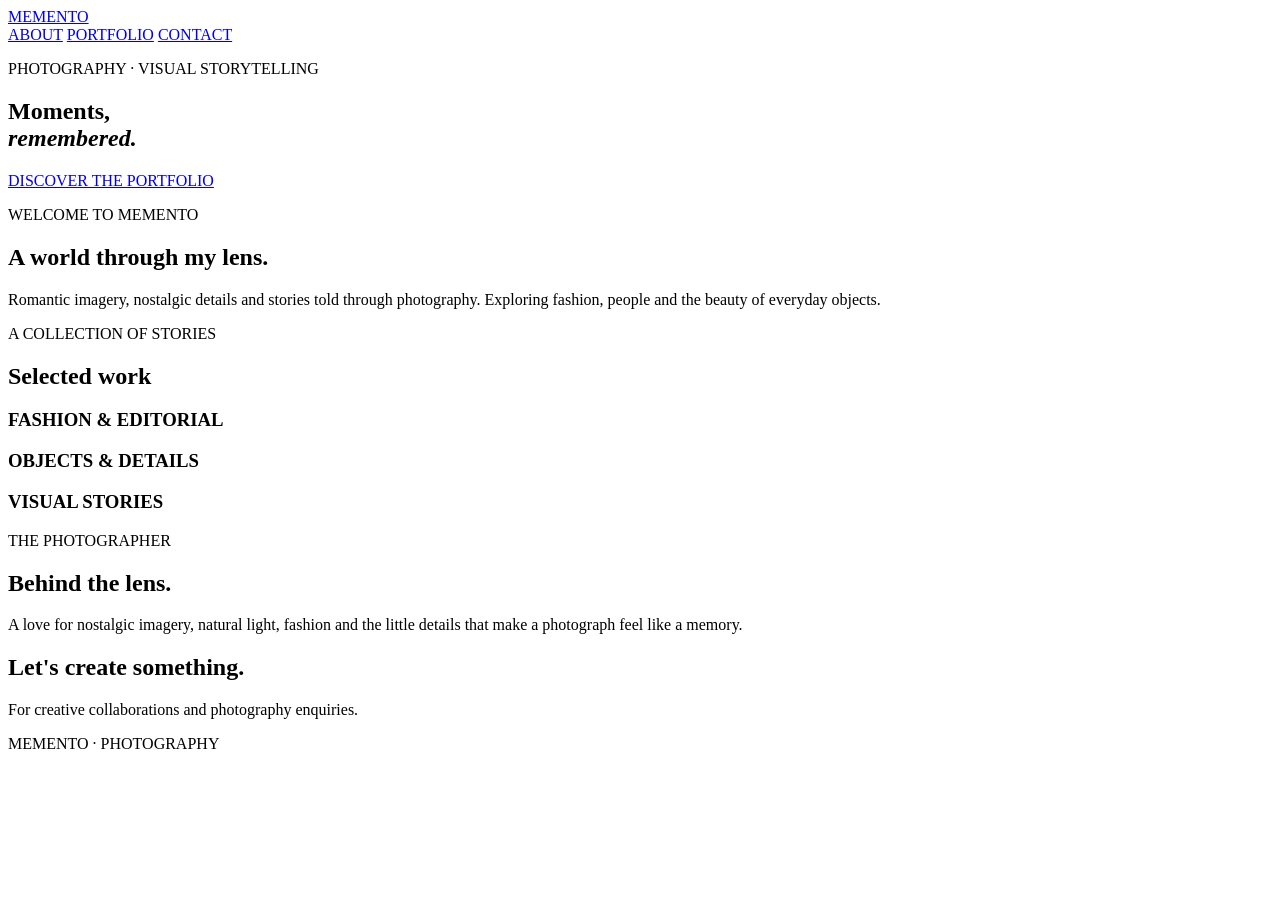
==== index.html @ c68cacf9 "Update index.html" ====
<!DOCTYPE html>
<html lang="en">
<head>
    <meta charset="UTF-8">
    <meta name="viewport" content="width=device-width, initial-scale=1.0">
    <title>MEMENTO - Photography</title>
    <link rel="stylesheet" href="style.css">
</head>

<body>

    <header class="navbar">
        <a href="#" class="logo">MEMENTO</a>

        <nav>
            <a href="#about">ABOUT</a>
            <a href="#portfolio">PORTFOLIO</a>
            <a href="#contact">CONTACT</a>
        </nav>
    </header>

    <main>

        <section class="hero">
            <p class="eyebrow">PHOTOGRAPHY · VISUAL STORYTELLING</p>

            <h1>
                Moments,<br>
                <em>remembered.</em>
            </h1>

            <a href="#portfolio" class="discover">
                DISCOVER THE PORTFOLIO
            </a>
        </section>

        <section class="introduction">
            <p class="eyebrow">WELCOME TO MEMENTO</p>

            <h2>A world through my lens.</h2>

            <p>
                Romantic imagery, nostalgic details and stories told
                through photography. Exploring fashion, people and
                the beauty of everyday objects.
            </p>
        </section>

        <section class="portfolio" id="portfolio">
            <p class="eyebrow">A COLLECTION OF STORIES</p>

            <h2>Selected work</h2>

            <div class="gallery">

                <div class="photo-placeholder">
                    <h3>FASHION & EDITORIAL</h3>
                </div>

                <div class="photo-placeholder">
                    <h3>OBJECTS & DETAILS</h3>
                </div>

                <div class="photo-placeholder">
                    <h3>VISUAL STORIES</h3>
                </div>

            </div>
        </section>

        <section class="about" id="about">
            <p class="eyebrow">THE PHOTOGRAPHER</p>

            <h2>Behind the lens.</h2>

            <p>
                A love for nostalgic imagery, natural light, fashion
                and the little details that make a photograph
                feel like a memory.
            </p>
        </section>

        <section class="contact" id="contact">
            <h2>Let's create something.</h2>

            <p>
                For creative collaborations and photography enquiries.
            </p>
        </section>

    </main>

    <footer>
        <p>MEMENTO · PHOTOGRAPHY</p>
    </footer>

</body>
</html>
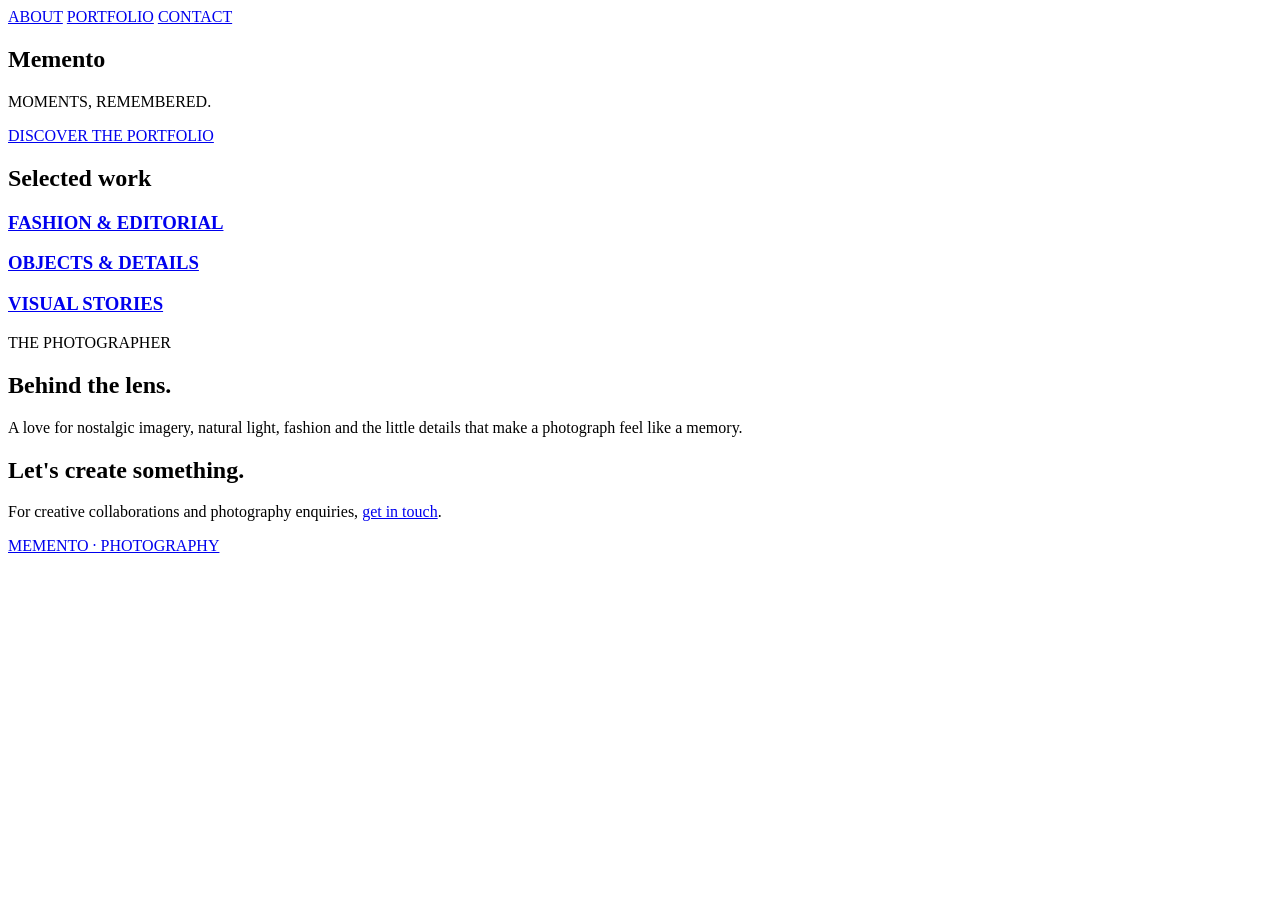
==== commit 18701d0b: "Update index.html" ====
--- a/index.html
+++ b/index.html
@@ -1,4 +1,3 @@
-
 <!DOCTYPE html>
 <html lang="en">
 <head>
@@ -11,9 +10,7 @@
 <body>
 
     <header class="navbar">
-        <a href="#" class="logo">MEMENTO</a>
-
-        <nav>
+        <nav aria-label="Primary Navigation">
             <a href="#about">ABOUT</a>
             <a href="#portfolio">PORTFOLIO</a>
             <a href="#contact">CONTACT</a>
@@ -23,57 +20,39 @@
     <main>
 
         <section class="hero">
-            <p class="eyebrow">PHOTOGRAPHY · VISUAL STORYTELLING</p>
+            <div class="hero-photo-placeholder" role="img" aria-label="Featured photography placeholder">
+                <div class="hero-title-group">
+                    <h1>Memento</h1>
+                    <p class="hero-subtitle">MOMENTS, REMEMBERED.</p>
+                </div>
+            </div>
 
-            <h1>
-                Moments,<br>
-                <em>remembered.</em>
-            </h1>
-
-            <a href="#portfolio" class="discover">
-                DISCOVER THE PORTFOLIO
-            </a>
-        </section>
-
-        <section class="introduction">
-            <p class="eyebrow">WELCOME TO MEMENTO</p>
-
-            <h2>A world through my lens.</h2>
-
-            <p>
-                Romantic imagery, nostalgic details and stories told
-                through photography. Exploring fashion, people and
-                the beauty of everyday objects.
-            </p>
+            <div class="hero-lower">
+                <a href="#portfolio" class="discover">DISCOVER THE PORTFOLIO</a>
+            </div>
         </section>
 
         <section class="portfolio" id="portfolio">
-            <p class="eyebrow">A COLLECTION OF STORIES</p>
-
             <h2>Selected work</h2>
 
             <div class="gallery">
+                <a href="#portfolio" class="photo-placeholder">
+                    <h3>FASHION &amp; EDITORIAL</h3>
+                </a>
 
-                <div class="photo-placeholder">
-                    <h3>FASHION & EDITORIAL</h3>
-                </div>
+                <a href="#portfolio" class="photo-placeholder">
+                    <h3>OBJECTS &amp; DETAILS</h3>
+                </a>
 
-                <div class="photo-placeholder">
-                    <h3>OBJECTS & DETAILS</h3>
-                </div>
-
-                <div class="photo-placeholder">
+                <a href="#portfolio" class="photo-placeholder">
                     <h3>VISUAL STORIES</h3>
-                </div>
-
+                </a>
             </div>
         </section>
 
         <section class="about" id="about">
             <p class="eyebrow">THE PHOTOGRAPHER</p>
-
             <h2>Behind the lens.</h2>
-
             <p>
                 A love for nostalgic imagery, natural light, fashion
                 and the little details that make a photograph
@@ -83,16 +62,16 @@
 
         <section class="contact" id="contact">
             <h2>Let's create something.</h2>
-
             <p>
-                For creative collaborations and photography enquiries.
+                For creative collaborations and photography enquiries,
+                <a href="mailto:hello@memento.com">get in touch</a>.
             </p>
         </section>
 
     </main>
 
     <footer>
-        <p>MEMENTO · PHOTOGRAPHY</p>
+        <p><a href="#">MEMENTO · PHOTOGRAPHY</a></p>
     </footer>
 
 </body>
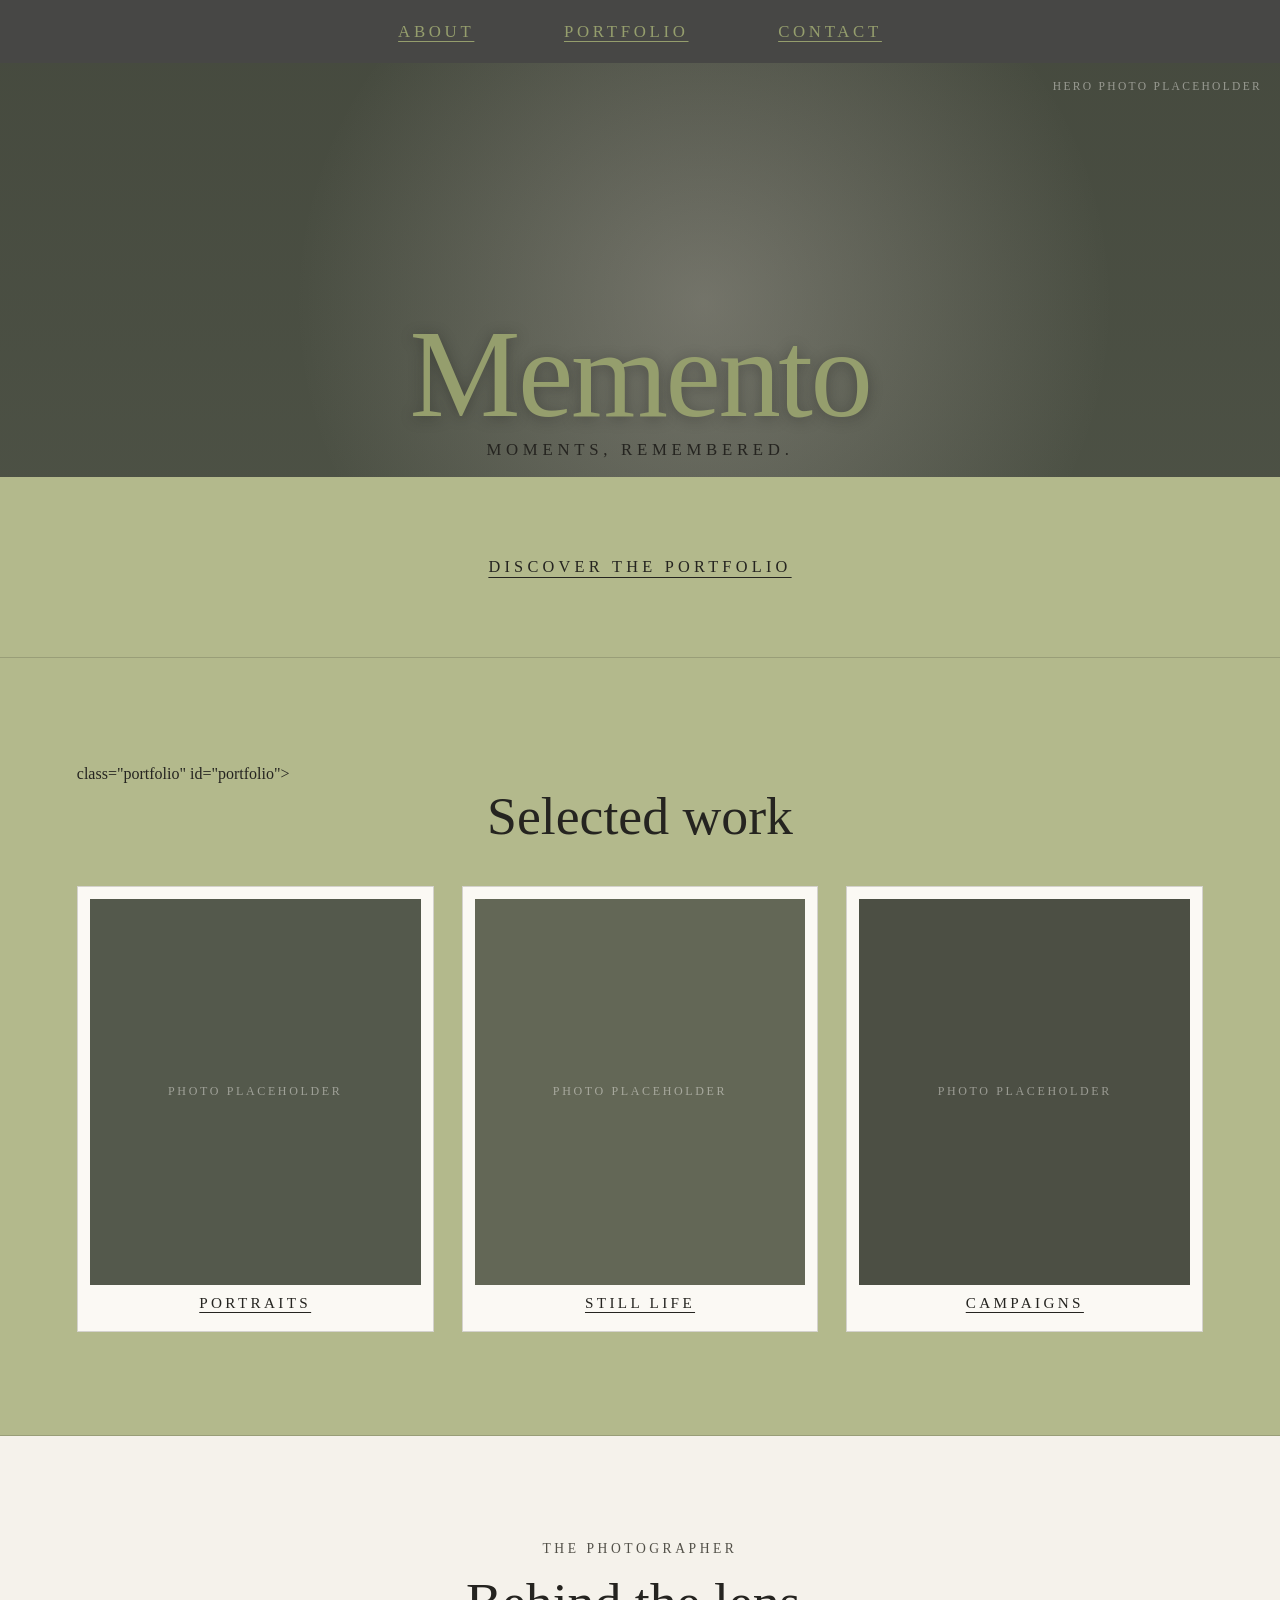
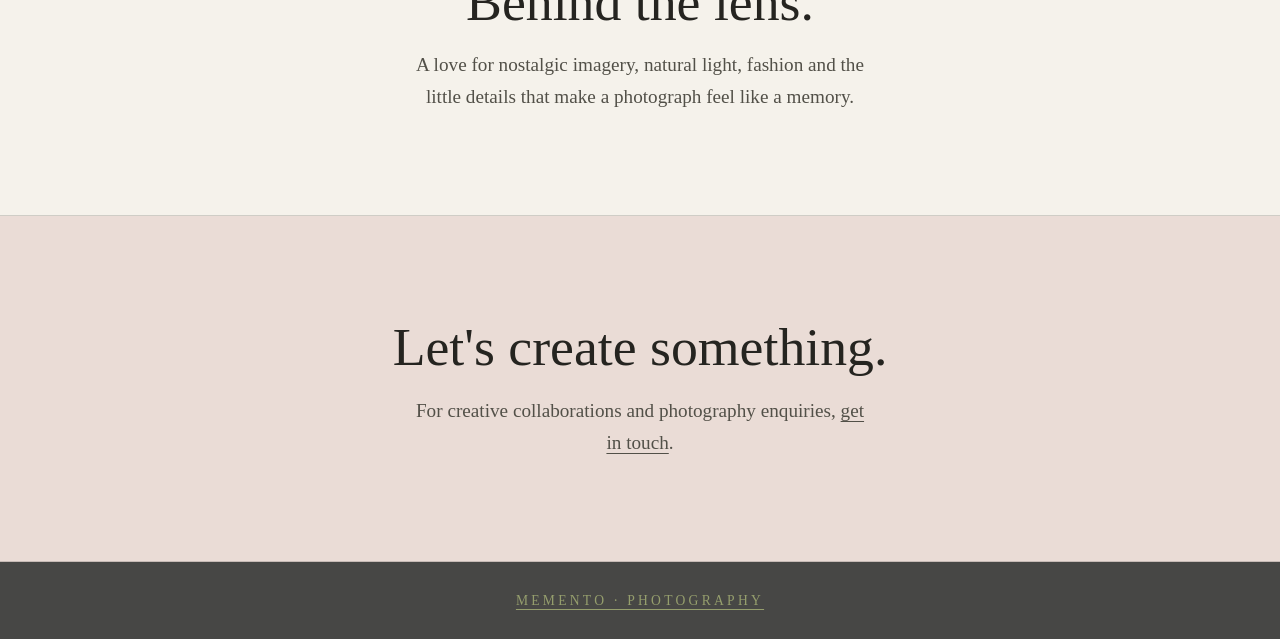
==== commit a23b1584: "Update index.html" ====
--- a/index.html
+++ b/index.html
@@ -32,20 +32,21 @@
             </div>
         </section>
 
-        <section class="portfolio" id="portfolio">
+        <section class="portfolio" id="portfolio"> class="portfolio" id="portfolio">
             <h2>Selected work</h2>
 
             <div class="gallery">
-                <a href="#portfolio" class="photo-placeholder">
-                    <h3>FASHION &amp; EDITORIAL</h3>
+                <a href="#contact" class="photo-placeholder">
+                    <h3>PORTRAITS</h3>
                 </a>
 
-                <a href="#portfolio" class="photo-placeholder">
-                    <h3>OBJECTS &amp; DETAILS</h3>
+                <a href="#contact" class="photo-placeholder">
+                    <h3>STILL LIFE</h3>
                 </a>
 
-                <a href="#portfolio" class="photo-placeholder">
-                    <h3>VISUAL STORIES</h3>
+                <a href="#contact" class="photo-placeholder">
+                    <h3>CAMPAIGNS</h3>
+        
                 </a>
             </div>
         </section>
--- a/style.css
+++ b/style.css
@@ -0,0 +1,372 @@
+/* ==========================================================================
+   MEMENTO — CONDENSED SERIF & OLIVE SAGE EDITORIAL STYLESHEET
+   ========================================================================== */
+
+:root {
+    /* Colour Scheme from Mockup & Moodboard */
+    --bar-charcoal: #474745;        /* Top navigation bar */
+    --bg-olive: #b3b98c;            /* Signature olive-sage field */
+    --text-olive: #959e6d;          /* Olive-sage display title & nav links */
+    --placeholder-dark: #54594c;    /* Soft film-toned placeholder backdrop */
+    --bg-linen: #f5f2eb;            /* Warm cream/linen contrast sections */
+    --bg-cream: #fbf9f4;            /* Card frame surface */
+    --bg-blush: #eadcd6;            /* Soft dusty blush accent */
+
+    --ink-dark: #252420;            /* Deep charcoal/black for subtitles & body */
+    --ink-muted: #525048;
+    --border-hairline: rgba(37, 36, 32, 0.18);
+
+    /* Condensed Serif Font Stack */
+    --font-condensed: 'Times New Roman MT Condensed', 'TimesNewRomanMTStd-Cond', 'Times New Roman', Times, serif;
+}
+
+/* Reset */
+*,
+*::before,
+*::after {
+    box-sizing: border-box;
+    margin: 0;
+    padding: 0;
+}
+
+html {
+    scroll-behavior: smooth;
+    font-size: 16px;
+}
+
+body {
+    background-color: var(--bg-olive);
+    color: var(--ink-dark);
+    font-family: var(--font-condensed);
+    font-stretch: condensed;
+    line-height: 1.65;
+    -webkit-font-smoothing: antialiased;
+}
+
+/* ==========================================================================
+   ITALIC TEXT STYLING (for <em>, <i>, or .italic-word)
+   ========================================================================== */
+
+em,
+i,
+.italic-word {
+    font-family: var(--font-condensed);
+    font-stretch: condensed;
+    font-style: italic;
+}
+
+/* ==========================================================================
+   GLOBAL LINK RULE — Everything underlined is a real link
+   ========================================================================== */
+
+a {
+    color: inherit;
+    text-decoration: underline;
+    text-underline-offset: 4px;
+    text-decoration-thickness: 1px;
+    transition: opacity 0.25s ease, color 0.25s ease;
+}
+
+a:hover {
+    opacity: 0.72;
+}
+
+/* ==========================================================================
+   TOP CHARCOAL NAVBAR (.navbar)
+   ========================================================================== */
+
+.navbar {
+    position: sticky;
+    top: 0;
+    z-index: 100;
+    background-color: var(--bar-charcoal);
+    padding: 1.1rem 6%;
+    display: flex;
+    justify-content: center;
+    align-items: center;
+}
+
+.navbar nav {
+    display: flex;
+    justify-content: center;
+    align-items: center;
+    gap: clamp(2.2rem, 7vw, 6.5rem);
+}
+
+.navbar nav a {
+    font-family: var(--font-condensed);
+    font-stretch: condensed;
+    font-size: 1.05rem;
+    letter-spacing: 0.22em;
+    text-transform: uppercase;
+    color: var(--text-olive);
+    text-decoration: underline;
+    text-underline-offset: 4px;
+    text-decoration-thickness: 1px;
+}
+
+.navbar nav a:hover {
+    color: #cfd5aa;
+    opacity: 1;
+}
+
+/* ==========================================================================
+   HERO SECTION (.hero) — Full-Bleed Photo Placeholder + Olive Lower Band
+   ========================================================================== */
+
+.hero {
+    background-color: var(--bg-olive);
+    border-bottom: 1px solid var(--border-hairline);
+}
+
+/* Wide horizontal photo placeholder matching the mockup proportions */
+.hero-photo-placeholder {
+    position: relative;
+    width: 100%;
+    height: clamp(280px, 46vh, 450px);
+    background:
+        radial-gradient(circle at 55% 58%, rgba(235, 224, 218, 0.26) 0%, transparent 55%),
+        linear-gradient(to bottom, rgba(45, 48, 39, 0.35), rgba(45, 48, 39, 0.2)),
+        var(--placeholder-dark);
+    /* When you have your own photo, replace the background above with:
+       background: url('your-photo.jpg') center / cover no-repeat; */
+    display: flex;
+    flex-direction: column;
+    justify-content: flex-end;
+    align-items: center;
+    text-align: center;
+    padding: 0 5% 1.1rem;
+    overflow: hidden;
+}
+
+/* Subtle placeholder label in top-right corner (remove once you add your photo) */
+.hero-photo-placeholder::after {
+    content: 'HERO PHOTO PLACEHOLDER';
+    position: absolute;
+    top: 14px;
+    right: 18px;
+    font-size: 0.72rem;
+    letter-spacing: 0.2em;
+    color: rgba(251, 249, 244, 0.45);
+}
+
+.hero-title-group {
+    position: relative;
+    z-index: 2;
+    transform: translateY(4px);
+}
+
+.hero h1 {
+    font-family: var(--font-condensed);
+    font-stretch: condensed;
+    font-weight: 400;
+    font-size: clamp(4.2rem, 10.5vw, 7.8rem);
+    line-height: 0.88;
+    letter-spacing: -0.02em;
+    color: var(--text-olive);
+    text-shadow: 0 2px 14px rgba(25, 25, 22, 0.35);
+    margin-bottom: 0.35rem;
+}
+
+.hero-subtitle {
+    font-family: var(--font-condensed);
+    font-stretch: condensed;
+    font-size: clamp(0.88rem, 1.4vw, 1.05rem);
+    font-weight: 400;
+    letter-spacing: 0.28em;
+    text-transform: uppercase;
+    color: var(--ink-dark);
+}
+
+/* Olive-sage lower band with centered underlined link */
+.hero-lower {
+    background-color: var(--bg-olive);
+    padding: clamp(3.2rem, 6vw, 4.8rem) 6%;
+    display: flex;
+    justify-content: center;
+    align-items: center;
+    text-align: center;
+}
+
+.discover {
+    font-family: var(--font-condensed);
+    font-stretch: condensed;
+    font-size: 1.02rem;
+    letter-spacing: 0.26em;
+    text-transform: uppercase;
+    color: var(--ink-dark);
+    text-decoration: underline;
+    text-underline-offset: 5px;
+    text-decoration-thickness: 1px;
+}
+
+/* ==========================================================================
+   CONTENT SECTIONS (.portfolio, .about, .contact)
+   ========================================================================== */
+
+main > section:not(.hero) {
+    padding: clamp(4.5rem, 8vw, 7rem) 6%;
+}
+
+.eyebrow {
+    font-size: 0.85rem;
+    letter-spacing: 0.26em;
+    text-transform: uppercase;
+    color: var(--ink-muted);
+    margin-bottom: 0.75rem;
+}
+
+h2 {
+    font-family: var(--font-condensed);
+    font-stretch: condensed;
+    font-weight: 400;
+    font-size: clamp(2.2rem, 4.2vw, 3.4rem);
+    line-height: 1.1;
+    color: var(--ink-dark);
+    margin-bottom: 1.1rem;
+}
+
+main > section:not(.hero) p:not(.eyebrow) {
+    font-size: 1.2rem;
+    color: var(--ink-muted);
+    max-width: 48ch;
+}
+
+/* Portfolio */
+.portfolio {
+    background-color: var(--bg-olive);
+    border-bottom: 1px solid var(--border-hairline);
+}
+
+.portfolio > h2 {
+    max-width: 1220px;
+    margin-inline: auto;
+    text-align: center;
+    margin-bottom: 2.5rem;
+}
+
+.gallery {
+    display: grid;
+    grid-template-columns: repeat(3, 1fr);
+    gap: 1.75rem;
+    max-width: 1220px;
+    margin-inline: auto;
+}
+
+/* Gallery photo placeholders (clicking links to each category) */
+.photo-placeholder {
+    position: relative;
+    aspect-ratio: 4 / 5;
+    background-color: var(--bg-cream);
+    border: 1px solid var(--border-hairline);
+    padding: 1rem;
+    display: flex;
+    align-items: flex-end;
+    justify-content: center;
+    text-decoration: none;
+    transition: transform 0.35s ease, box-shadow 0.35s ease;
+}
+
+.photo-placeholder::before {
+    content: 'PHOTO PLACEHOLDER';
+    position: absolute;
+    inset: 12px 12px 46px 12px;
+    background-color: var(--placeholder-dark);
+    color: rgba(251, 249, 244, 0.45);
+    display: flex;
+    align-items: center;
+    justify-content: center;
+    font-size: 0.75rem;
+    letter-spacing: 0.22em;
+}
+
+.photo-placeholder:nth-child(2)::before {
+    background-color: #636756;
+}
+
+.photo-placeholder:nth-child(3)::before {
+    background-color: #4c4f44;
+}
+
+.photo-placeholder:hover {
+    transform: translateY(-4px);
+    box-shadow: 0 14px 28px rgba(37, 36, 32, 0.12);
+    opacity: 1;
+}
+
+.photo-placeholder h3 {
+    position: relative;
+    z-index: 1;
+    font-family: var(--font-condensed);
+    font-stretch: condensed;
+    font-weight: 400;
+    font-size: 0.95rem;
+    letter-spacing: 0.22em;
+    color: var(--ink-dark);
+    text-decoration: underline;
+    text-underline-offset: 4px;
+    text-decoration-thickness: 1px;
+}
+
+/* About */
+.about {
+    background-color: var(--bg-linen);
+    text-align: center;
+    display: flex;
+    flex-direction: column;
+    align-items: center;
+    border-bottom: 1px solid var(--border-hairline);
+}
+
+/* Contact */
+.contact {
+    background-color: var(--bg-blush);
+    text-align: center;
+    display: flex;
+    flex-direction: column;
+    align-items: center;
+    border-bottom: 1px solid var(--border-hairline);
+}
+
+/* ==========================================================================
+   FOOTER
+   ========================================================================== */
+
+footer {
+    background-color: var(--bar-charcoal);
+    padding: 1.6rem 6%;
+    text-align: center;
+}
+
+footer p a {
+    font-size: 0.85rem;
+    letter-spacing: 0.24em;
+    color: var(--text-olive);
+    text-decoration: underline;
+    text-underline-offset: 4px;
+}
+
+/* ==========================================================================
+   RESPONSIVE
+   ========================================================================== */
+
+@media (max-width: 900px) {
+    .gallery {
+        grid-template-columns: repeat(2, 1fr);
+    }
+}
+
+@media (max-width: 600px) {
+    .navbar nav {
+        gap: 1.6rem;
+    }
+
+    .navbar nav a {
+        font-size: 0.92rem;
+        letter-spacing: 0.16em;
+    }
+
+    .gallery {
+        grid-template-columns: 1fr;
+    }
+}
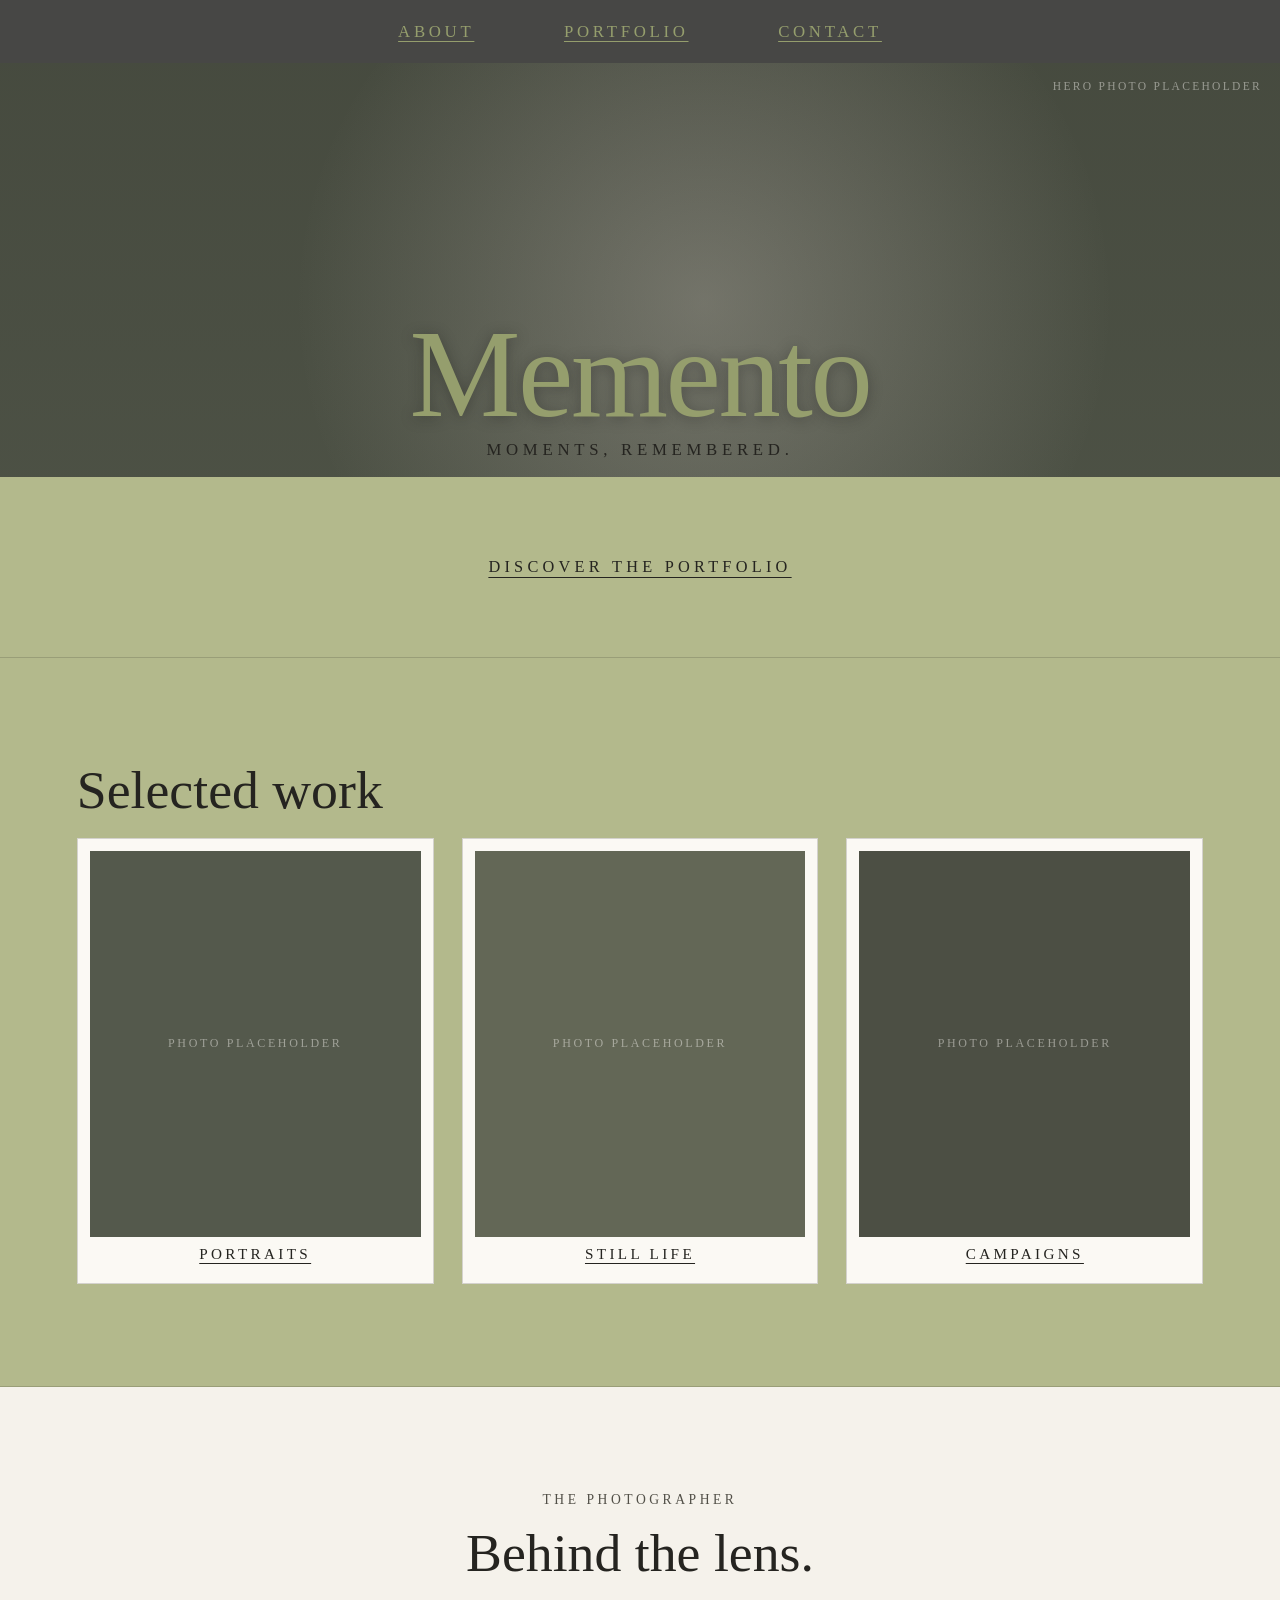
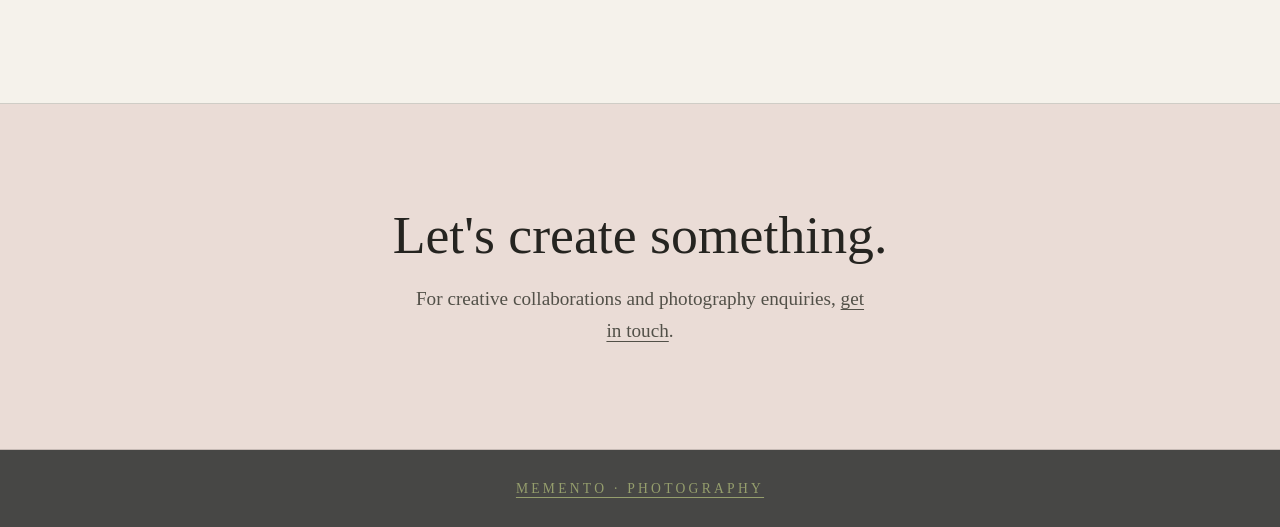
==== commit 89ac9480: "Update index.html" ====
--- a/index.html
+++ b/index.html
@@ -32,7 +32,8 @@
             </div>
         </section>
 
-        <section class="portfolio" id="portfolio"> class="portfolio" id="portfolio">
+        <section class="portfolio" id="portfolio"> 
+            <class="portfolio" id="portfolio">
             <h2>Selected work</h2>
 
             <div class="gallery">
@@ -55,10 +56,6 @@
             <p class="eyebrow">THE PHOTOGRAPHER</p>
             <h2>Behind the lens.</h2>
             <p>
-                A love for nostalgic imagery, natural light, fashion
-                and the little details that make a photograph
-                feel like a memory.
-            </p>
         </section>
 
         <section class="contact" id="contact">
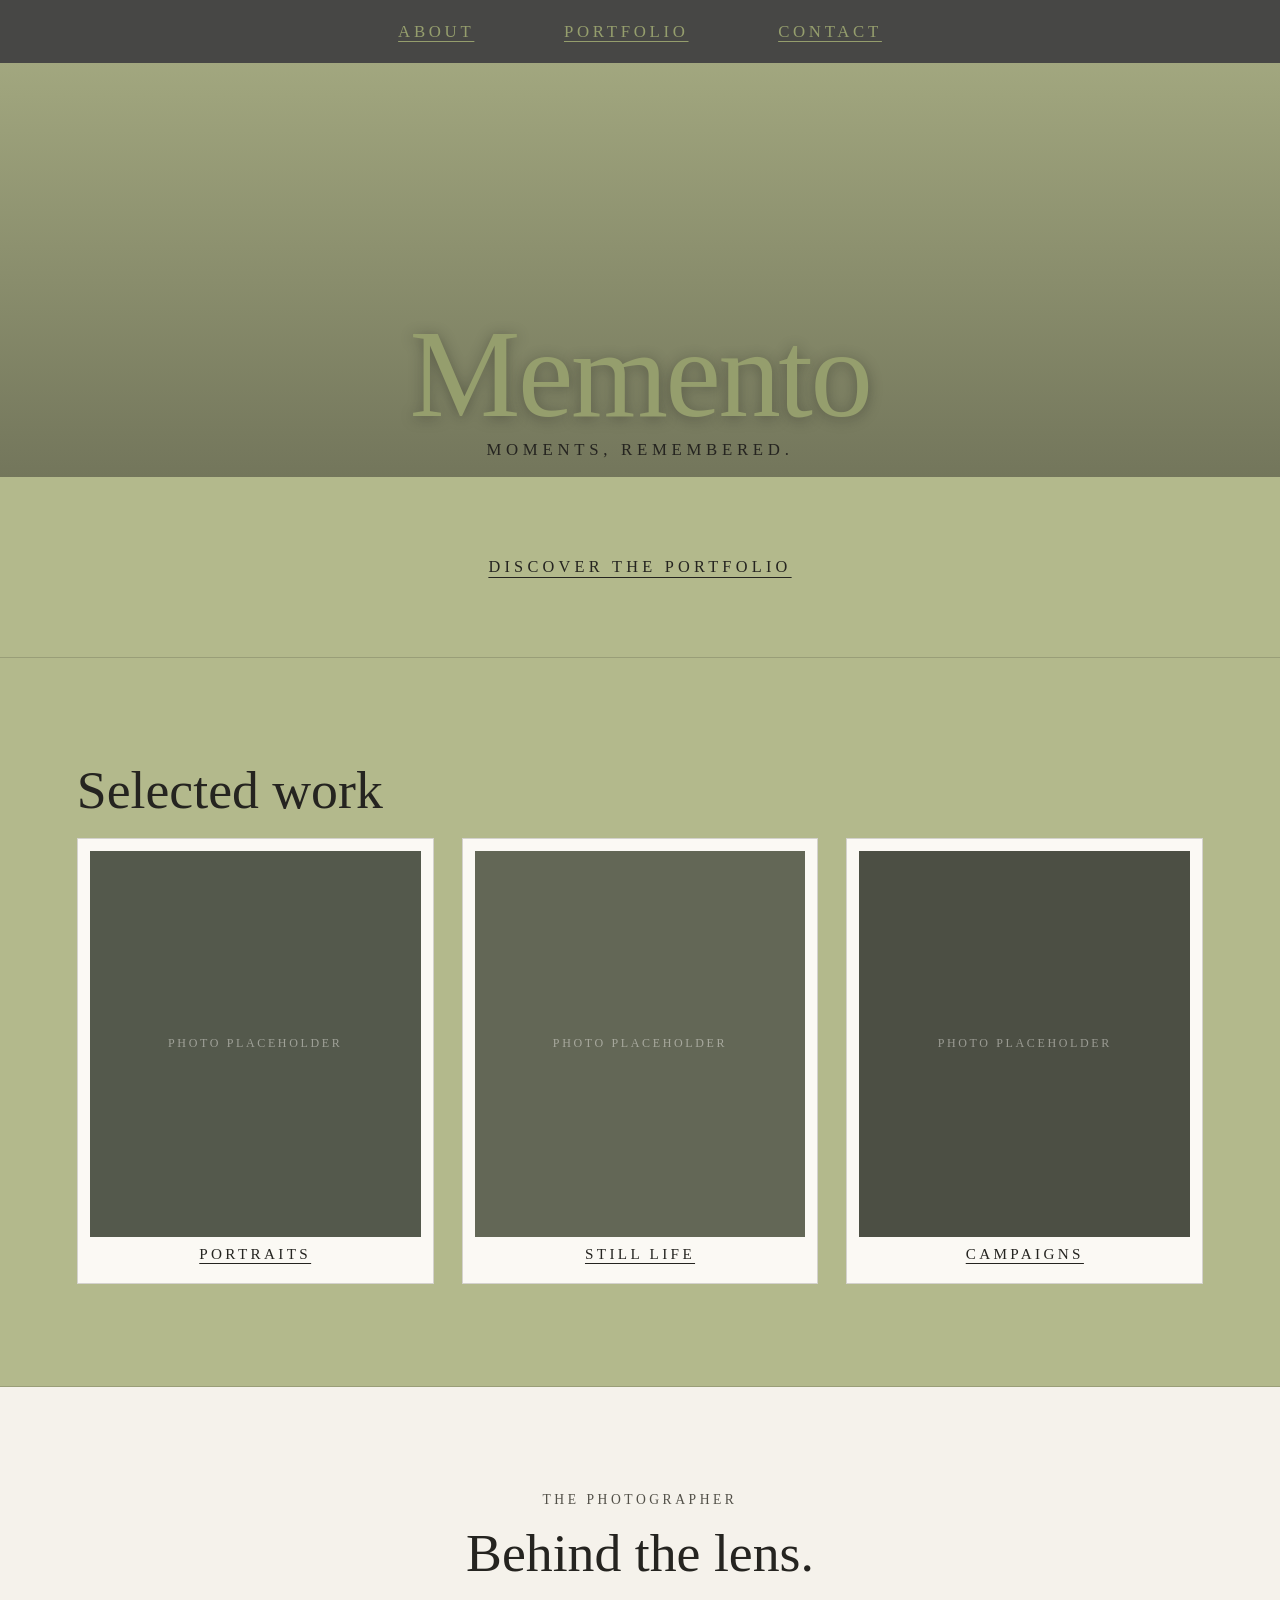
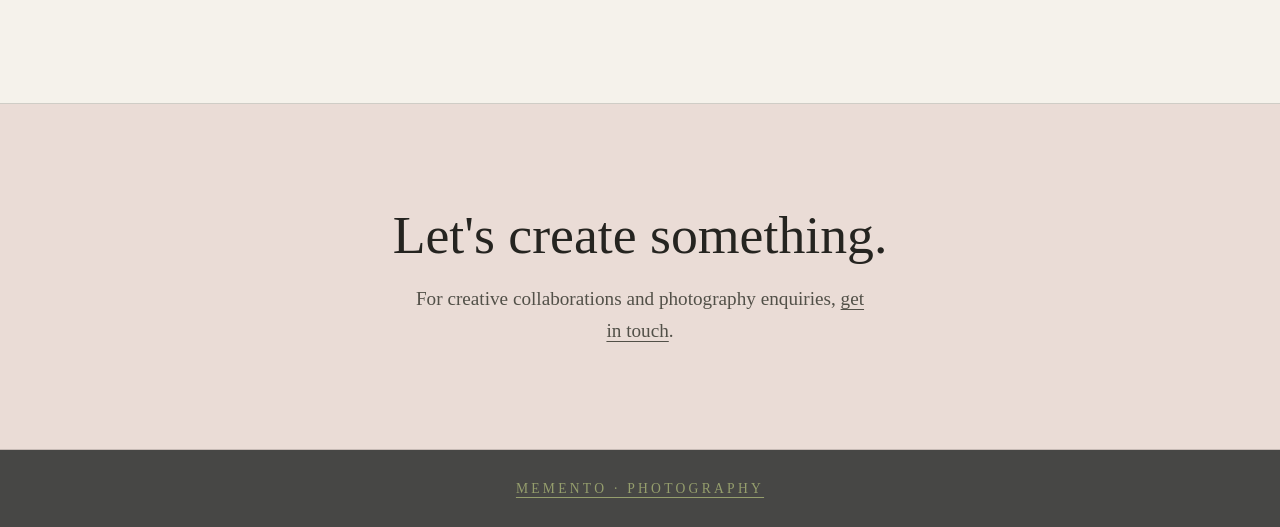
==== commit 9f28ef08: "Update index.html" ====
--- a/index.html
+++ b/index.html
@@ -37,15 +37,15 @@
             <h2>Selected work</h2>
 
             <div class="gallery">
-                <a href="#contact" class="photo-placeholder">
+                <a href="#portraits.html" class="photo-placeholder">
                     <h3>PORTRAITS</h3>
                 </a>
 
-                <a href="#contact" class="photo-placeholder">
+                <a href="#still-life.html" class="photo-placeholder">
                     <h3>STILL LIFE</h3>
                 </a>
 
-                <a href="#contact" class="photo-placeholder">
+                <a href="#campaigns.html" class="photo-placeholder">
                     <h3>CAMPAIGNS</h3>
         
                 </a>
--- a/style.css
+++ b/style.css
@@ -111,7 +111,7 @@
 }
 
 /* ==========================================================================
-   HERO SECTION (.hero) — Full-Bleed Photo Placeholder + Olive Lower Band
+   HERO SECTION (.hero) — Full-Bleed Photo + Olive Lower Band
    ========================================================================== */
 
 .hero {
@@ -119,17 +119,14 @@
     border-bottom: 1px solid var(--border-hairline);
 }
 
-/* Wide horizontal photo placeholder matching the mockup proportions */
+/* Wide horizontal hero photo */
 .hero-photo-placeholder {
     position: relative;
     width: 100%;
     height: clamp(280px, 46vh, 450px);
     background:
-        radial-gradient(circle at 55% 58%, rgba(235, 224, 218, 0.26) 0%, transparent 55%),
-        linear-gradient(to bottom, rgba(45, 48, 39, 0.35), rgba(45, 48, 39, 0.2)),
-        var(--placeholder-dark);
-    /* When you have your own photo, replace the background above with:
-       background: url('your-photo.jpg') center / cover no-repeat; */
+        linear-gradient(to bottom, rgba(37, 36, 32, 0.12), rgba(37, 36, 32, 0.45)),
+        url('IMG_0163.jpg') center / cover no-repeat;
     display: flex;
     flex-direction: column;
     justify-content: flex-end;
@@ -137,17 +134,6 @@
     text-align: center;
     padding: 0 5% 1.1rem;
     overflow: hidden;
-}
-
-/* Subtle placeholder label in top-right corner (remove once you add your photo) */
-.hero-photo-placeholder::after {
-    content: 'HERO PHOTO PLACEHOLDER';
-    position: absolute;
-    top: 14px;
-    right: 18px;
-    font-size: 0.72rem;
-    letter-spacing: 0.2em;
-    color: rgba(251, 249, 244, 0.45);
 }
 
 .hero-title-group {
@@ -370,3 +356,89 @@
         grid-template-columns: 1fr;
     }
 }
+/* ==========================================================================
+   SUB-PAGES (PORTRAITS, STILL LIFE, CAMPAIGNS)
+   ========================================================================== */
+
+.subpage-header {
+    background-color: var(--bg-linen);
+    text-align: center;
+    display: flex;
+    flex-direction: column;
+    align-items: center;
+    padding: clamp(4rem, 7vw, 6rem) 6%;
+    border-bottom: 1px solid var(--border-hairline);
+}
+
+.subpage-header h1 {
+    font-family: var(--font-condensed);
+    font-stretch: condensed;
+    font-weight: 400;
+    font-size: clamp(3rem, 7vw, 5.2rem);
+    line-height: 0.95;
+    color: var(--ink-dark);
+    margin-bottom: 1rem;
+}
+
+.subpage-header p:not(.eyebrow) {
+    font-size: 1.2rem;
+    color: var(--ink-muted);
+    max-width: 46ch;
+    margin-bottom: 1.6rem;
+}
+
+.back-link {
+    font-size: 0.92rem;
+    letter-spacing: 0.22em;
+    text-transform: uppercase;
+    color: var(--ink-dark);
+}
+
+.subpage-gallery-section {
+    background-color: var(--bg-olive);
+    padding: clamp(4rem, 7vw, 6rem) 6%;
+    border-bottom: 1px solid var(--border-hairline);
+}
+
+.subpage-gallery {
+    display: grid;
+    grid-template-columns: repeat(3, 1fr);
+    gap: 1.75rem;
+    max-width: 1220px;
+    margin-inline: auto;
+}
+
+.subpage-photo {
+    aspect-ratio: 4 / 5;
+    background-color: var(--placeholder-dark);
+    border: 1px solid var(--border-hairline);
+    display: flex;
+    align-items: center;
+    justify-content: center;
+    overflow: hidden;
+}
+
+.subpage-photo span {
+    font-size: 0.78rem;
+    letter-spacing: 0.22em;
+    color: rgba(251, 249, 244, 0.55);
+}
+
+.subpage-photo img {
+    width: 100%;
+    height: 100%;
+    object-fit: cover;
+    display: block;
+}
+
+@media (max-width: 900px) {
+    .subpage-gallery {
+        grid-template-columns: repeat(2, 1fr);
+    }
+}
+
+@media (max-width: 600px) {
+    .subpage-gallery {
+        grid-template-columns: 1fr;
+    }
+}
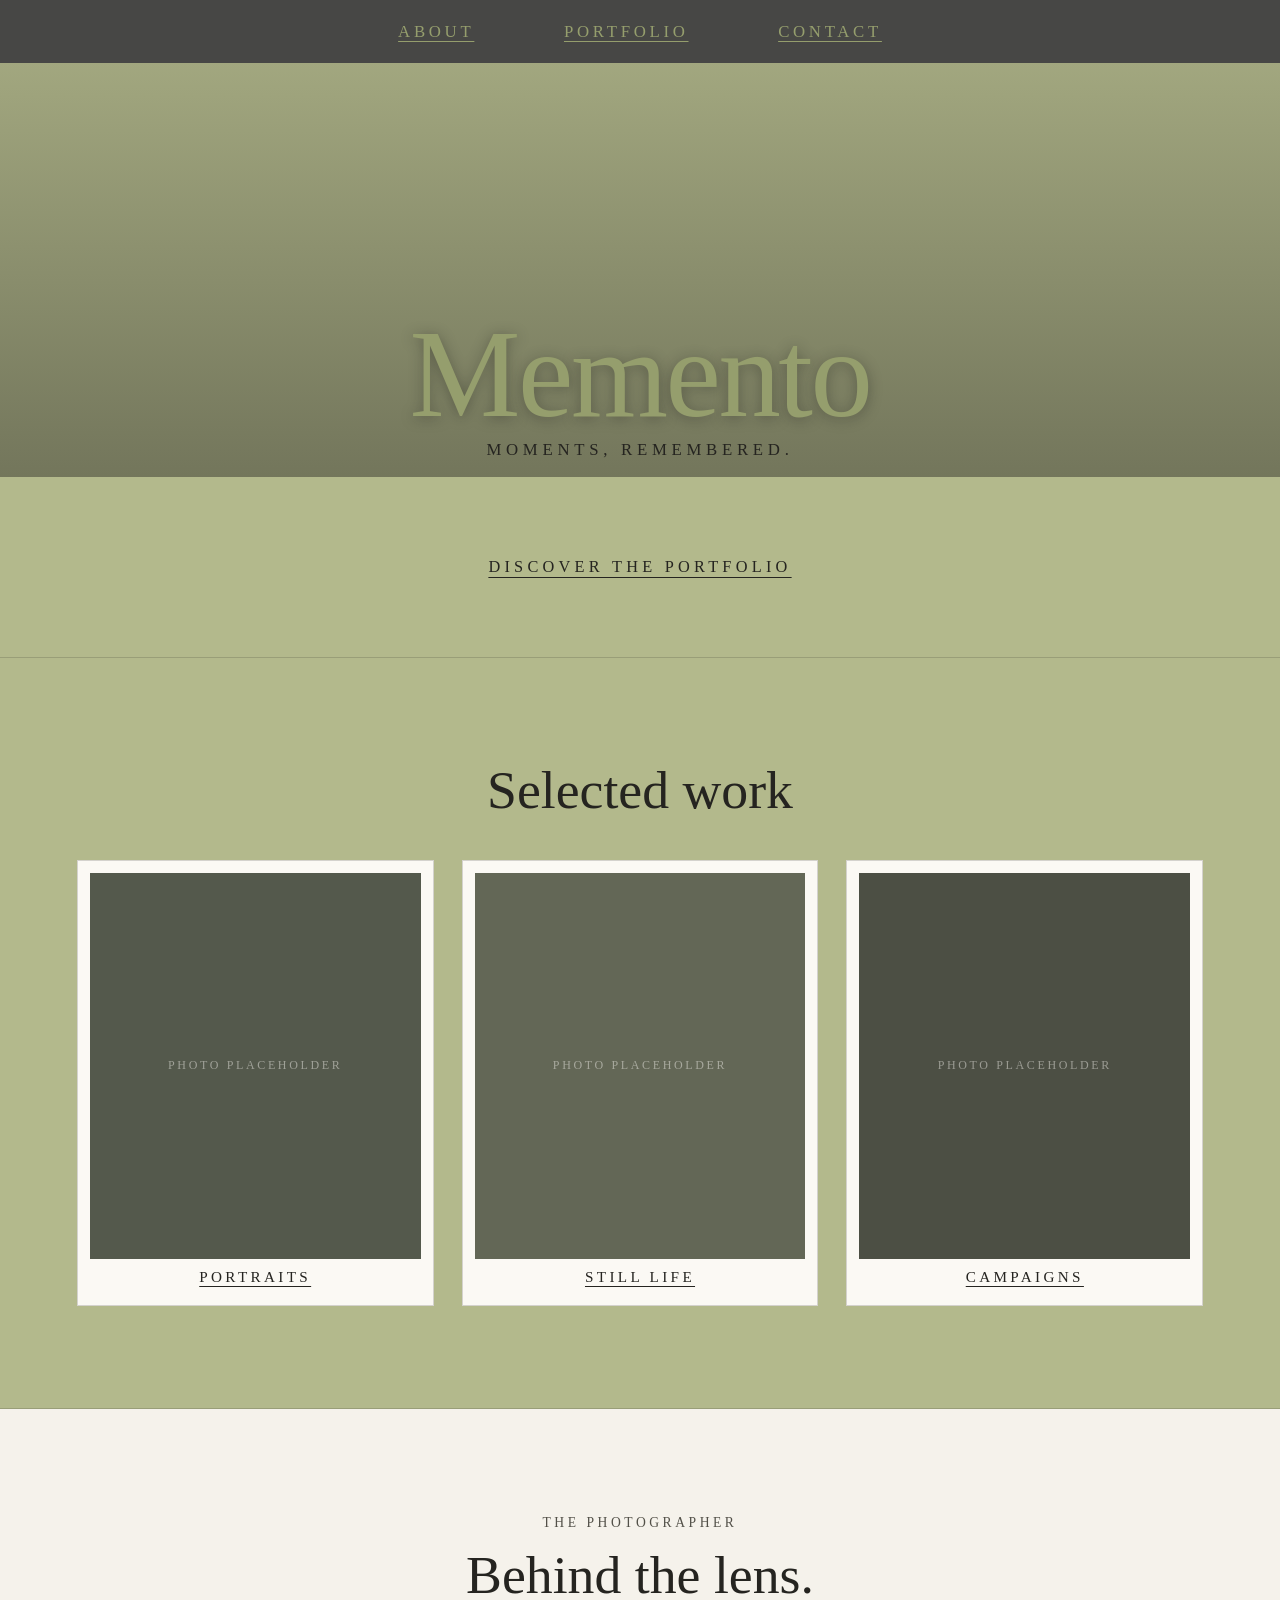
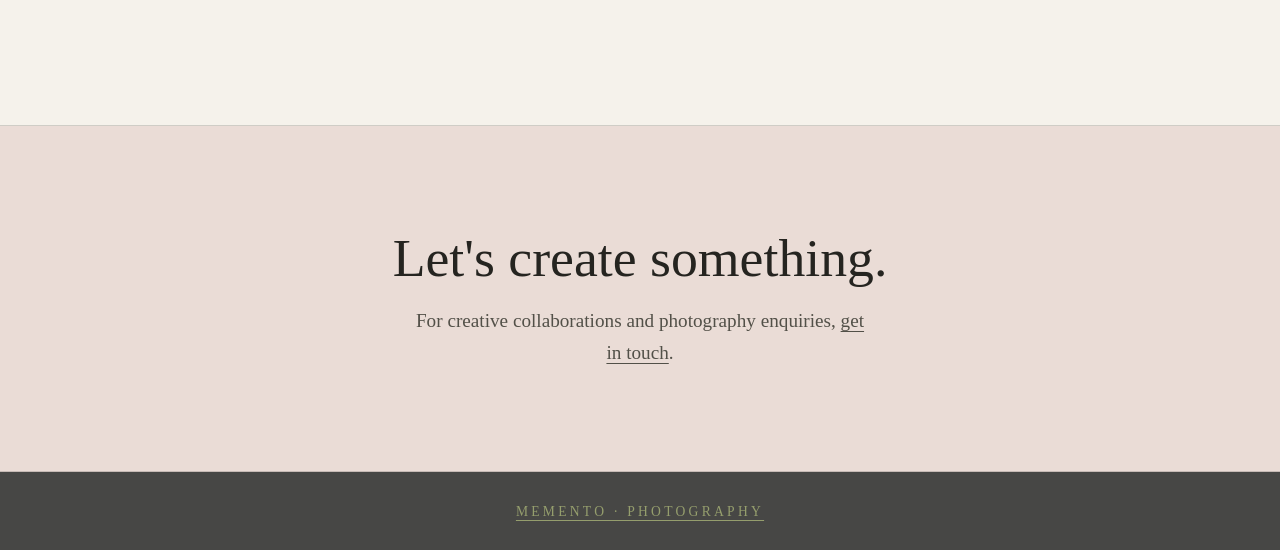
==== commit 9b633987: "Update index.html" ====
--- a/index.html
+++ b/index.html
@@ -33,19 +33,19 @@
         </section>
 
         <section class="portfolio" id="portfolio"> 
-            <class="portfolio" id="portfolio">
+    
             <h2>Selected work</h2>
 
             <div class="gallery">
-                <a href="#portraits.html" class="photo-placeholder">
+                <a href="portraits.html" class="photo-placeholder">
                     <h3>PORTRAITS</h3>
                 </a>
 
-                <a href="#still-life.html" class="photo-placeholder">
+                <a href="still-life.html" class="photo-placeholder">
                     <h3>STILL LIFE</h3>
                 </a>
 
-                <a href="#campaigns.html" class="photo-placeholder">
+                <a href="campaigns.html" class="photo-placeholder">
                     <h3>CAMPAIGNS</h3>
         
                 </a>
--- a/style.css
+++ b/style.css
@@ -356,89 +356,3 @@
         grid-template-columns: 1fr;
     }
 }
-/* ==========================================================================
-   SUB-PAGES (PORTRAITS, STILL LIFE, CAMPAIGNS)
-   ========================================================================== */
-
-.subpage-header {
-    background-color: var(--bg-linen);
-    text-align: center;
-    display: flex;
-    flex-direction: column;
-    align-items: center;
-    padding: clamp(4rem, 7vw, 6rem) 6%;
-    border-bottom: 1px solid var(--border-hairline);
-}
-
-.subpage-header h1 {
-    font-family: var(--font-condensed);
-    font-stretch: condensed;
-    font-weight: 400;
-    font-size: clamp(3rem, 7vw, 5.2rem);
-    line-height: 0.95;
-    color: var(--ink-dark);
-    margin-bottom: 1rem;
-}
-
-.subpage-header p:not(.eyebrow) {
-    font-size: 1.2rem;
-    color: var(--ink-muted);
-    max-width: 46ch;
-    margin-bottom: 1.6rem;
-}
-
-.back-link {
-    font-size: 0.92rem;
-    letter-spacing: 0.22em;
-    text-transform: uppercase;
-    color: var(--ink-dark);
-}
-
-.subpage-gallery-section {
-    background-color: var(--bg-olive);
-    padding: clamp(4rem, 7vw, 6rem) 6%;
-    border-bottom: 1px solid var(--border-hairline);
-}
-
-.subpage-gallery {
-    display: grid;
-    grid-template-columns: repeat(3, 1fr);
-    gap: 1.75rem;
-    max-width: 1220px;
-    margin-inline: auto;
-}
-
-.subpage-photo {
-    aspect-ratio: 4 / 5;
-    background-color: var(--placeholder-dark);
-    border: 1px solid var(--border-hairline);
-    display: flex;
-    align-items: center;
-    justify-content: center;
-    overflow: hidden;
-}
-
-.subpage-photo span {
-    font-size: 0.78rem;
-    letter-spacing: 0.22em;
-    color: rgba(251, 249, 244, 0.55);
-}
-
-.subpage-photo img {
-    width: 100%;
-    height: 100%;
-    object-fit: cover;
-    display: block;
-}
-
-@media (max-width: 900px) {
-    .subpage-gallery {
-        grid-template-columns: repeat(2, 1fr);
-    }
-}
-
-@media (max-width: 600px) {
-    .subpage-gallery {
-        grid-template-columns: 1fr;
-    }
-}
